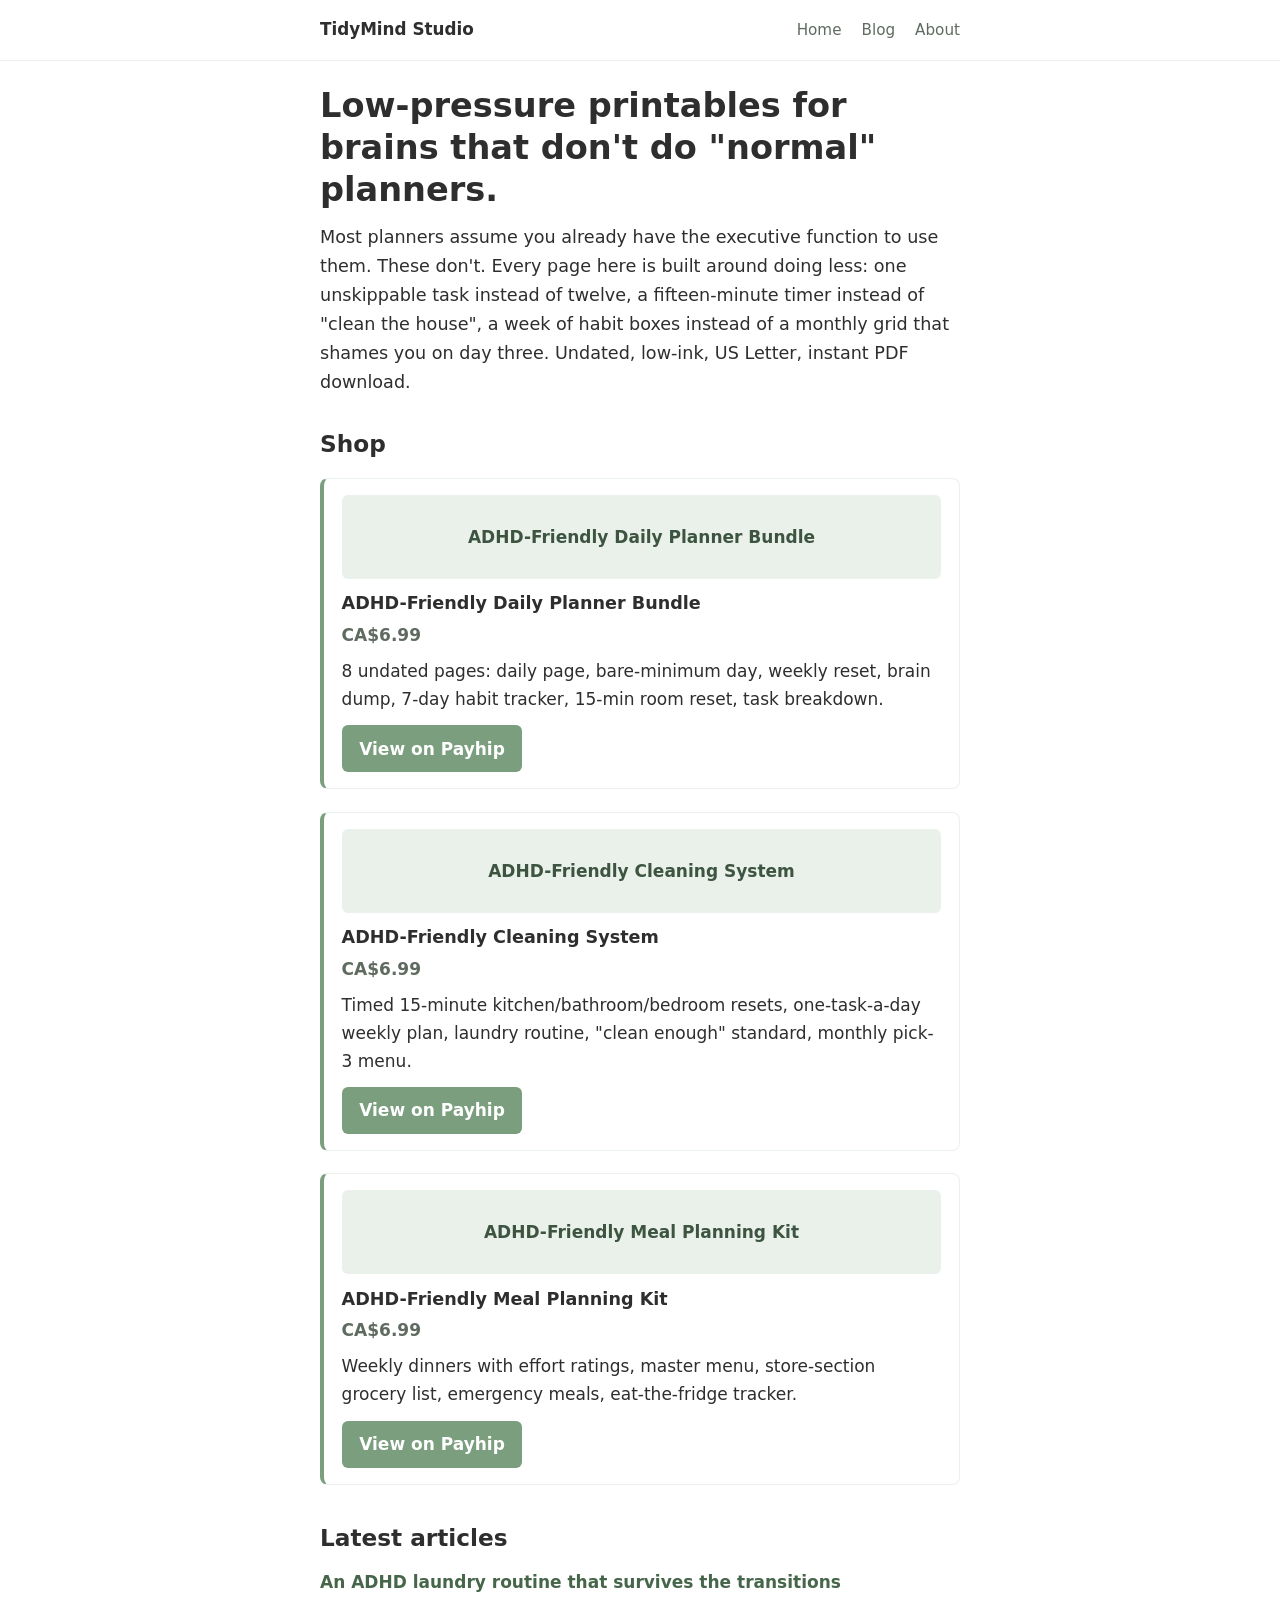
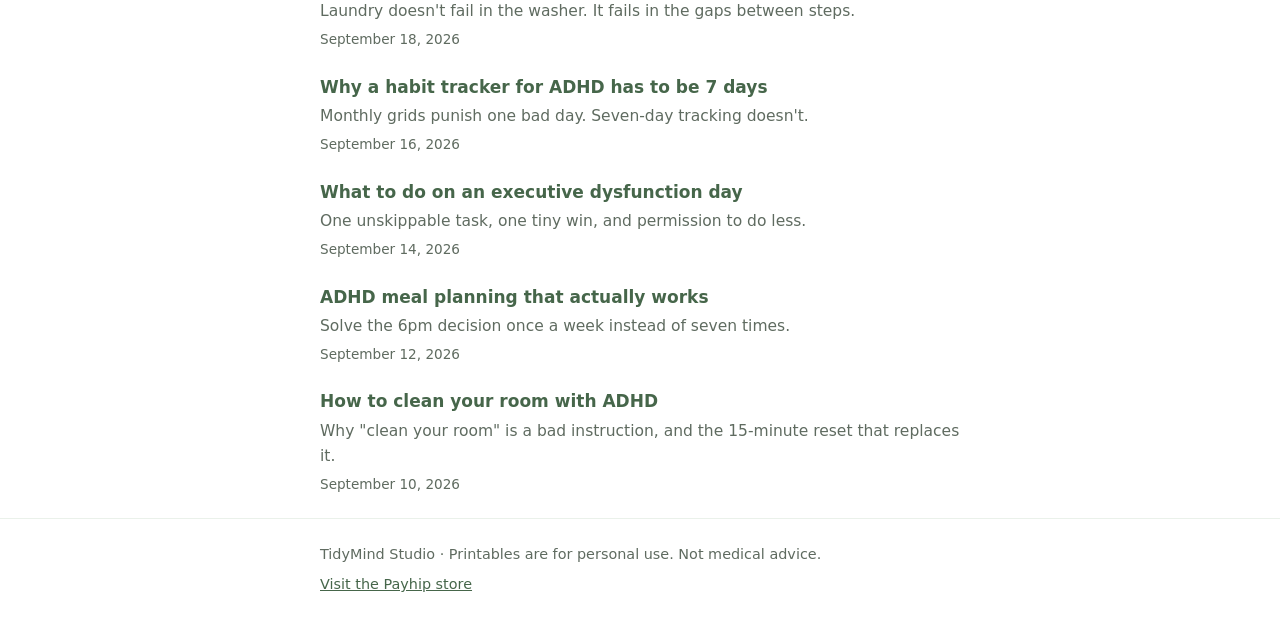
==== index.html @ c4a64fca "Build TidyMind Studio static site Home with 3 Payhip product cards, blog index, about page, 5 long-f" ====
<!doctype html>
<html lang="en">
<head>
<meta charset="utf-8">
<meta name="viewport" content="width=device-width, initial-scale=1">
<title>TidyMind Studio — ADHD-Friendly Printables</title>
<meta name="description" content="Low-pressure printable planners, cleaning systems and meal plans for ADHD brains. Undated, low-ink PDFs you can download and print today.">
<link rel="canonical" href="https://tidymindstudio.github.io/">
<meta property="og:type" content="website">
<meta property="og:site_name" content="TidyMind Studio">
<meta property="og:title" content="TidyMind Studio — ADHD-Friendly Printables">
<meta property="og:description" content="Low-pressure printable planners, cleaning systems and meal plans for ADHD brains. Undated, low-ink PDFs you can download and print today.">
<meta property="og:url" content="https://tidymindstudio.github.io/">
<meta name="p:domain_verify" content="PINTEREST_PLACEHOLDER"/>
<link rel="stylesheet" href="/style.css">
</head>
<body>
<header class="site-header">
  <div class="wrap">
    <a class="brand" href="/">TidyMind Studio</a>
    <nav class="site-nav" aria-label="Main">
      <a href="/">Home</a>
      <a href="/blog/">Blog</a>
      <a href="/about/">About</a>
    </nav>
  </div>
</header>

<main class="wrap">
  <h1>Low-pressure printables for brains that don't do "normal" planners.</h1>
  <p class="lede">Most planners assume you already have the executive function to use them. These don't. Every page here is built around doing less: one unskippable task instead of twelve, a fifteen-minute timer instead of "clean the house", a week of habit boxes instead of a monthly grid that shames you on day three. Undated, low-ink, US Letter, instant PDF download.</p>

  <h2 id="shop">Shop</h2>
  <ul class="cards">
    <li class="card">
      <div class="card-thumb">ADHD-Friendly Daily Planner Bundle</div>
      <h3>ADHD-Friendly Daily Planner Bundle</h3>
      <span class="price">CA$6.99</span>
      <p>8 undated pages: daily page, bare-minimum day, weekly reset, brain dump, 7-day habit tracker, 15-min room reset, task breakdown.</p>
      <a class="btn" href="https://payhip.com/b/tH3BI" target="_blank" rel="noopener">View on Payhip</a>
    </li>
    <li class="card">
      <div class="card-thumb">ADHD-Friendly Cleaning System</div>
      <h3>ADHD-Friendly Cleaning System</h3>
      <span class="price">CA$6.99</span>
      <p>Timed 15-minute kitchen/bathroom/bedroom resets, one-task-a-day weekly plan, laundry routine, "clean enough" standard, monthly pick-3 menu.</p>
      <a class="btn" href="https://payhip.com/b/0Sfh3" target="_blank" rel="noopener">View on Payhip</a>
    </li>
    <li class="card">
      <div class="card-thumb">ADHD-Friendly Meal Planning Kit</div>
      <h3>ADHD-Friendly Meal Planning Kit</h3>
      <span class="price">CA$6.99</span>
      <p>Weekly dinners with effort ratings, master menu, store-section grocery list, emergency meals, eat-the-fridge tracker.</p>
      <a class="btn" href="https://payhip.com/b/tzs5u" target="_blank" rel="noopener">View on Payhip</a>
    </li>
  </ul>

  <h2 id="articles">Latest articles</h2>
  <ul class="posts">
    <li>
      <a href="/blog/adhd-laundry-routine/">An ADHD laundry routine that survives the transitions</a>
      <p>Laundry doesn't fail in the washer. It fails in the gaps between steps.</p>
      <time datetime="2026-09-18">September 18, 2026</time>
    </li>
    <li>
      <a href="/blog/why-habit-trackers-fail-adhd-brains/">Why a habit tracker for ADHD has to be 7 days</a>
      <p>Monthly grids punish one bad day. Seven-day tracking doesn't.</p>
      <time datetime="2026-09-16">September 16, 2026</time>
    </li>
    <li>
      <a href="/blog/what-to-do-on-an-executive-dysfunction-day/">What to do on an executive dysfunction day</a>
      <p>One unskippable task, one tiny win, and permission to do less.</p>
      <time datetime="2026-09-14">September 14, 2026</time>
    </li>
    <li>
      <a href="/blog/adhd-meal-planning-that-actually-works/">ADHD meal planning that actually works</a>
      <p>Solve the 6pm decision once a week instead of seven times.</p>
      <time datetime="2026-09-12">September 12, 2026</time>
    </li>
    <li>
      <a href="/blog/how-to-clean-your-room-with-adhd/">How to clean your room with ADHD</a>
      <p>Why "clean your room" is a bad instruction, and the 15-minute reset that replaces it.</p>
      <time datetime="2026-09-10">September 10, 2026</time>
    </li>
  </ul>
</main>

<footer class="site-footer">
  <div class="wrap">
    <p>TidyMind Studio · Printables are for personal use. Not medical advice.</p>
    <p><a href="https://payhip.com/TidyMindStudio" target="_blank" rel="noopener">Visit the Payhip store</a></p>
  </div>
</footer>
</body>
</html>
---- style.css ----
:root {
  --text: #2E2E2E;
  --accent: #7A9E7E;
  --accent-light: #EAF1EA;
  --bg: #FFFFFF;
  --muted: #5F6B60;
}

*, *::before, *::after { box-sizing: border-box; }

html { -webkit-text-size-adjust: 100%; }

body {
  margin: 0;
  background: var(--bg);
  color: var(--text);
  font-family: system-ui, -apple-system, "Segoe UI", Roboto, sans-serif;
  font-size: 1.0625rem;
  line-height: 1.65;
}

.wrap {
  max-width: 680px;
  margin: 0 auto;
  padding: 0 1.25rem;
}

/* Header + nav */
.site-header {
  border-bottom: 1px solid var(--accent-light);
  padding: 1rem 0;
}
.site-header .wrap {
  display: flex;
  flex-wrap: wrap;
  align-items: baseline;
  gap: 0.5rem 1.25rem;
}
.brand {
  font-weight: 700;
  font-size: 1.05rem;
  color: var(--text);
  text-decoration: none;
  margin-right: auto;
}
.site-nav {
  display: flex;
  gap: 1.25rem;
}
.site-nav a {
  color: var(--muted);
  text-decoration: none;
  font-size: 0.95rem;
}
.site-nav a:hover, .site-nav a:focus { color: var(--accent); text-decoration: underline; }

/* Typography */
h1, h2, h3 { line-height: 1.25; }
h1 { font-size: 1.75rem; margin: 1.5rem 0 0.75rem; }
h2 { font-size: 1.3rem; margin: 2rem 0 0.6rem; }
p { margin: 0 0 1rem; }
a { color: #46664A; }
a:hover, a:focus { color: var(--accent); }
ul, ol { padding-left: 1.25rem; }
li { margin-bottom: 0.4rem; }
hr { border: 0; border-top: 1px solid var(--accent-light); margin: 2rem 0; }

.lede { font-size: 1.1rem; }
.meta { color: var(--muted); font-size: 0.9rem; margin: 0 0 1.5rem; }
.disclaimer { color: var(--muted); font-size: 0.95rem; font-style: italic; }

main { padding-bottom: 2rem; }

/* Product cards */
.cards { display: grid; gap: 1rem; margin: 1.25rem 0 0; padding: 0; list-style: none; }
.card {
  border: 1px solid var(--accent-light);
  border-left: 4px solid var(--accent);
  border-radius: 8px;
  padding: 1rem 1.1rem;
  background: var(--bg);
}
.card h3 { margin: 0 0 0.35rem; font-size: 1.1rem; }
.card p { margin: 0 0 0.75rem; }
.card .price { display: inline-block; font-weight: 700; color: var(--muted); margin-bottom: 0.5rem; }
.card-thumb {
  background: var(--accent-light);
  border-radius: 6px;
  padding: 1.75rem 1rem;
  text-align: center;
  font-weight: 700;
  color: #3D5540;
  margin-bottom: 0.9rem;
}

.btn {
  display: inline-block;
  background: var(--accent);
  color: #fff;
  text-decoration: none;
  padding: 0.6rem 1.1rem;
  border-radius: 6px;
  font-weight: 600;
}
.btn:hover, .btn:focus { background: #648265; color: #fff; }

/* CTA box inside articles */
.cta {
  background: var(--accent-light);
  border-radius: 8px;
  padding: 1.1rem 1.2rem;
  margin: 2rem 0;
}
.cta p { margin: 0 0 0.75rem; }
.cta p:last-child { margin-bottom: 0; }

/* Post list */
.posts { list-style: none; padding: 0; margin: 1rem 0 0; }
.posts li { margin-bottom: 1.4rem; }
.posts a { font-weight: 600; text-decoration: none; }
.posts a:hover, .posts a:focus { text-decoration: underline; }
.posts p { margin: 0.2rem 0 0; color: var(--muted); font-size: 0.97rem; }
.posts time { display: block; color: var(--muted); font-size: 0.85rem; margin-top: 0.2rem; }

/* Footer */
.site-footer {
  border-top: 1px solid var(--accent-light);
  padding: 1.5rem 0 2.5rem;
  color: var(--muted);
  font-size: 0.9rem;
}
.site-footer p { margin: 0 0 0.4rem; }

@media (min-width: 40rem) {
  h1 { font-size: 2.1rem; }
  h2 { font-size: 1.45rem; }
}
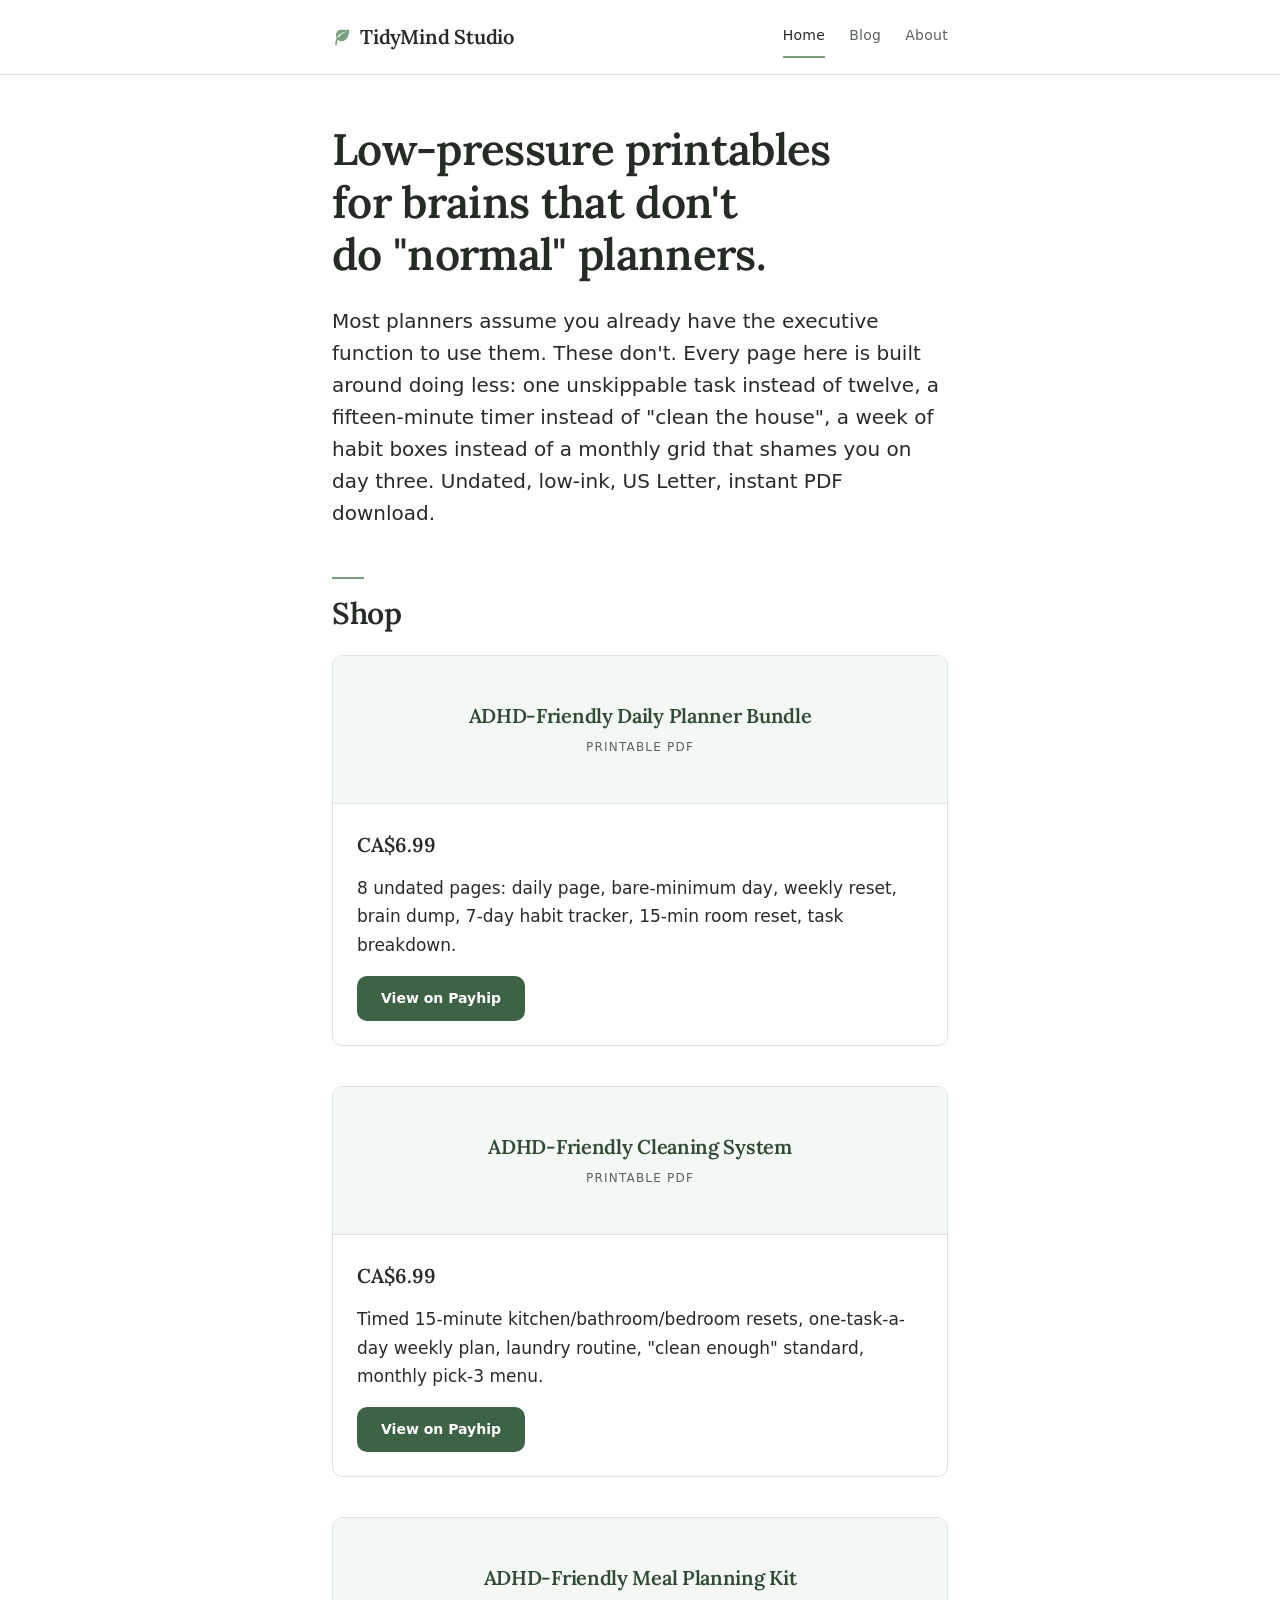
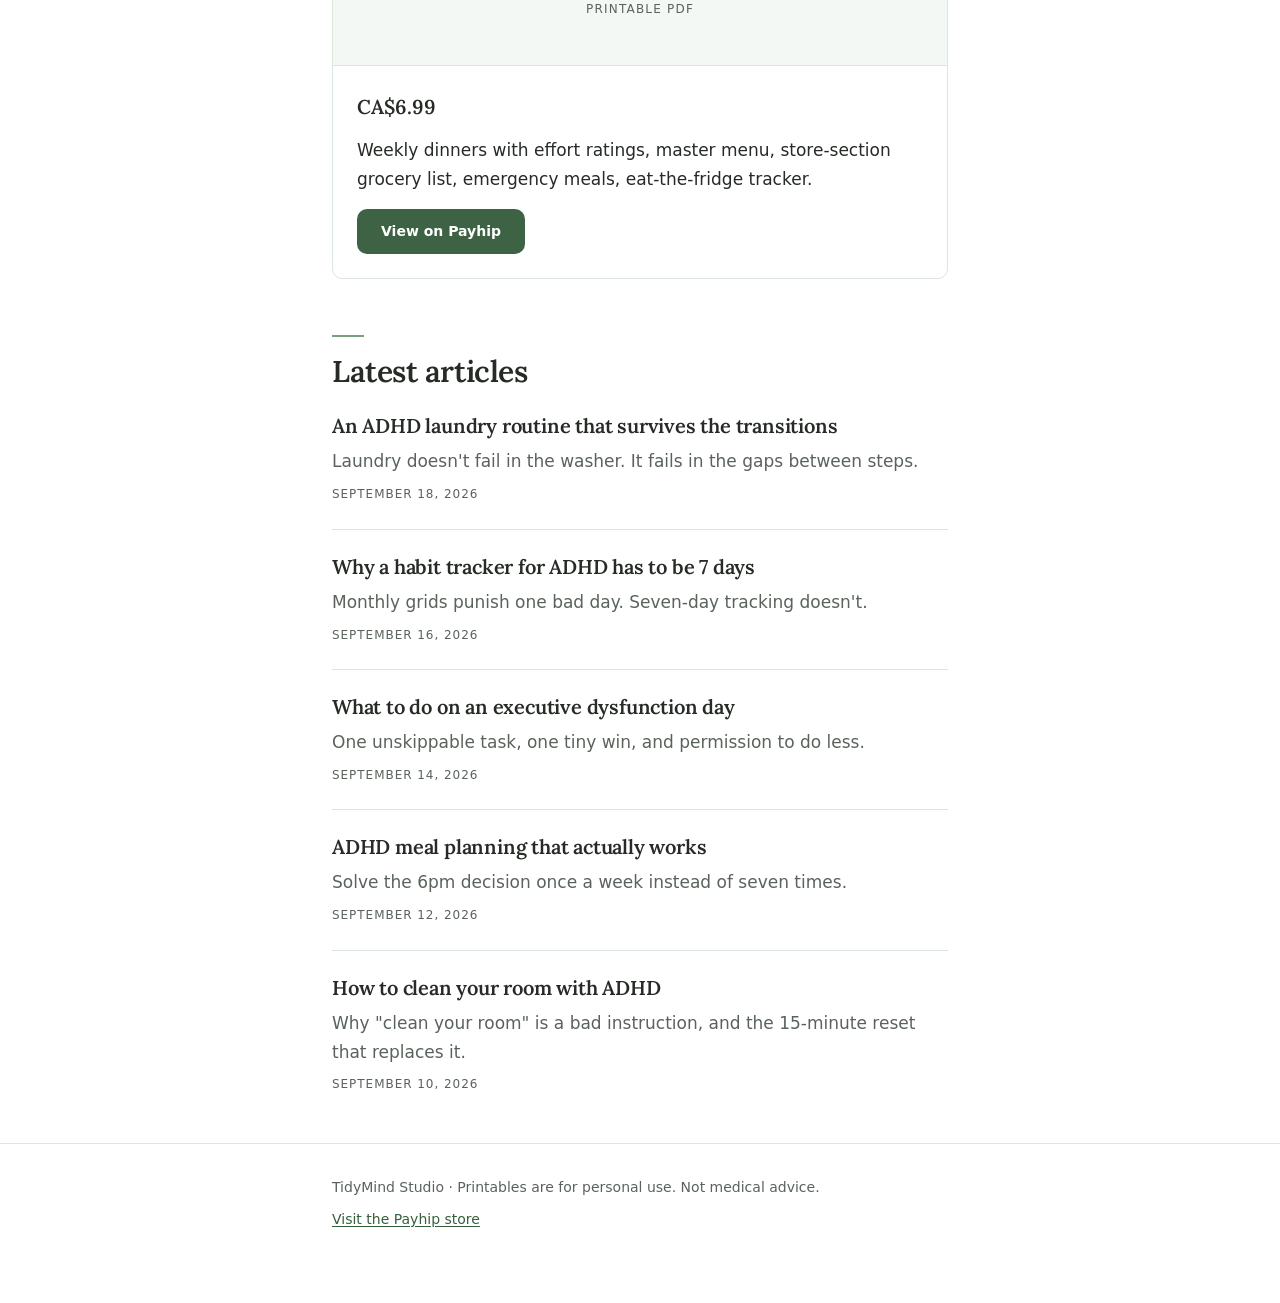
==== commit 6964f7c9: "﻿Refine visual design across all pages Typography: Lora for headings and brand over the system sans " ====
--- a/index.html
+++ b/index.html
@@ -11,47 +11,55 @@
 <meta property="og:title" content="TidyMind Studio — ADHD-Friendly Printables">
 <meta property="og:description" content="Low-pressure printable planners, cleaning systems and meal plans for ADHD brains. Undated, low-ink PDFs you can download and print today.">
 <meta property="og:url" content="https://tidymindstudio.github.io/">
-<meta name="p:domain_verify" content="PINTEREST_PLACEHOLDER"/>
+<meta name="p:domain_verify" content="0ad1eecc8480e4e57633246ced4a62b6"/>
+<meta name="google-site-verification" content="A24HPNS6KNfapLP-Ro_7gtAZdmUr2MaKiNGoJ8nnubE" />
+<link rel="preconnect" href="https://fonts.googleapis.com">
+<link rel="preconnect" href="https://fonts.gstatic.com" crossorigin>
+<link rel="stylesheet" href="https://fonts.googleapis.com/css2?family=Lora:wght@500;600&amp;display=swap">
 <link rel="stylesheet" href="/style.css">
 </head>
 <body>
+<a class="skip" href="#main">Skip to content</a>
 <header class="site-header">
   <div class="wrap">
-    <a class="brand" href="/">TidyMind Studio</a>
+    <a class="brand" href="/"><svg width="20" height="20" viewBox="0 0 20 20" aria-hidden="true" focusable="false"><path d="M17 2.6c.4 6.9-2.6 11.6-7.4 11.6a5.7 5.7 0 0 1-4.1-1.6C7.8 7.9 11.3 5.6 15.2 4.6c-4 .3-8.3 2.3-10.8 6.6C3.5 8.6 3.9 5.9 5.4 4.3 7.8 1.7 13.2 3.6 17 2.6Z" fill="currentColor"/><path d="M4 17.4c0-2.4.6-4.7 1.8-6.7" stroke="currentColor" stroke-width="1.6" stroke-linecap="round"/></svg>TidyMind Studio</a>
     <nav class="site-nav" aria-label="Main">
-      <a href="/">Home</a>
+      <a href="/" aria-current="page">Home</a>
       <a href="/blog/">Blog</a>
       <a href="/about/">About</a>
     </nav>
   </div>
 </header>
 
-<main class="wrap">
+<main class="wrap" id="main">
   <h1>Low-pressure printables for brains that don't do "normal" planners.</h1>
   <p class="lede">Most planners assume you already have the executive function to use them. These don't. Every page here is built around doing less: one unskippable task instead of twelve, a fifteen-minute timer instead of "clean the house", a week of habit boxes instead of a monthly grid that shames you on day three. Undated, low-ink, US Letter, instant PDF download.</p>
 
   <h2 id="shop">Shop</h2>
   <ul class="cards">
     <li class="card">
-      <div class="card-thumb">ADHD-Friendly Daily Planner Bundle</div>
-      <h3>ADHD-Friendly Daily Planner Bundle</h3>
-      <span class="price">CA$6.99</span>
-      <p>8 undated pages: daily page, bare-minimum day, weekly reset, brain dump, 7-day habit tracker, 15-min room reset, task breakdown.</p>
-      <a class="btn" href="https://payhip.com/b/tH3BI" target="_blank" rel="noopener">View on Payhip</a>
+      <h3 class="card-title">ADHD-Friendly Daily Planner Bundle</h3>
+      <div class="card-body">
+        <span class="price">CA$6.99</span>
+        <p>8 undated pages: daily page, bare-minimum day, weekly reset, brain dump, 7-day habit tracker, 15-min room reset, task breakdown.</p>
+        <a class="btn" href="https://payhip.com/b/tH3BI" target="_blank" rel="noopener">View on Payhip</a>
+      </div>
     </li>
     <li class="card">
-      <div class="card-thumb">ADHD-Friendly Cleaning System</div>
-      <h3>ADHD-Friendly Cleaning System</h3>
-      <span class="price">CA$6.99</span>
-      <p>Timed 15-minute kitchen/bathroom/bedroom resets, one-task-a-day weekly plan, laundry routine, "clean enough" standard, monthly pick-3 menu.</p>
-      <a class="btn" href="https://payhip.com/b/0Sfh3" target="_blank" rel="noopener">View on Payhip</a>
+      <h3 class="card-title">ADHD-Friendly Cleaning System</h3>
+      <div class="card-body">
+        <span class="price">CA$6.99</span>
+        <p>Timed 15-minute kitchen/bathroom/bedroom resets, one-task-a-day weekly plan, laundry routine, "clean enough" standard, monthly pick-3 menu.</p>
+        <a class="btn" href="https://payhip.com/b/0Sfh3" target="_blank" rel="noopener">View on Payhip</a>
+      </div>
     </li>
     <li class="card">
-      <div class="card-thumb">ADHD-Friendly Meal Planning Kit</div>
-      <h3>ADHD-Friendly Meal Planning Kit</h3>
-      <span class="price">CA$6.99</span>
-      <p>Weekly dinners with effort ratings, master menu, store-section grocery list, emergency meals, eat-the-fridge tracker.</p>
-      <a class="btn" href="https://payhip.com/b/tzs5u" target="_blank" rel="noopener">View on Payhip</a>
+      <h3 class="card-title">ADHD-Friendly Meal Planning Kit</h3>
+      <div class="card-body">
+        <span class="price">CA$6.99</span>
+        <p>Weekly dinners with effort ratings, master menu, store-section grocery list, emergency meals, eat-the-fridge tracker.</p>
+        <a class="btn" href="https://payhip.com/b/tzs5u" target="_blank" rel="noopener">View on Payhip</a>
+      </div>
     </li>
   </ul>
 
--- a/style.css
+++ b/style.css
@@ -1,137 +1,344 @@
+/* TidyMind Studio — design tokens
+   Greens refined from the original brand pair (#7A9E7E / #EAF1EA).
+   Contrast ratios verified against #FFFFFF unless noted. */
+
 :root {
-  --text: #2E2E2E;
-  --accent: #7A9E7E;
-  --accent-light: #EAF1EA;
-  --bg: #FFFFFF;
-  --muted: #5F6B60;
+  /* Ink */
+  --ink:        #262B26;  /* 14.4:1 — headings, body */
+  --ink-muted:  #5A635B;  /*  6.2:1 — meta, captions */
+
+  /* Greens */
+  --green:      #7A9E7E;  /* brand green — decorative only, never text */
+  --green-deep: #3E6244;  /*  6.9:1 with white text — buttons */
+  --green-ink:  #35603C;  /*  7.3:1 — links */
+
+  /* Surfaces */
+  --paper:      #FFFFFF;
+  --surface:    #EAF1EA;
+  --surface-2:  #F4F8F4;
+  --line:       #DCE6DC;
+
+  /* Type scale — 1.25 modular */
+  --step--1: 0.875rem;
+  --step-0:  1.0625rem;
+  --step-1:  1.25rem;
+  --step-2:  1.5rem;
+  --step-3:  1.875rem;
+  --step-4:  clamp(2rem, 1.4rem + 2.6vw, 2.75rem);
+
+  /* Spacing — 4px base, spacious */
+  --s-1: 0.25rem;
+  --s-2: 0.5rem;
+  --s-3: 0.75rem;
+  --s-4: 1rem;
+  --s-5: 1.5rem;
+  --s-6: 2rem;
+  --s-7: 3rem;
+  --s-8: 4rem;
+
+  --measure: 680px;
+  --radius: 10px;
+  --ease: 180ms cubic-bezier(0.2, 0, 0.2, 1);
+
+  --font-display: Lora, Georgia, "Times New Roman", serif;
+  --font-body: system-ui, -apple-system, "Segoe UI", Roboto, sans-serif;
 }
 
 *, *::before, *::after { box-sizing: border-box; }
 
-html { -webkit-text-size-adjust: 100%; }
+html {
+  -webkit-text-size-adjust: 100%;
+  scroll-behavior: smooth;
+}
 
 body {
   margin: 0;
-  background: var(--bg);
-  color: var(--text);
-  font-family: system-ui, -apple-system, "Segoe UI", Roboto, sans-serif;
-  font-size: 1.0625rem;
-  line-height: 1.65;
-}
+  background: var(--paper);
+  color: var(--ink);
+  font-family: var(--font-body);
+  font-size: var(--step-0);
+  line-height: 1.7;
+  text-rendering: optimizeLegibility;
+  -webkit-font-smoothing: antialiased;
+}
+
+::selection { background: var(--surface); color: var(--ink); }
 
 .wrap {
-  max-width: 680px;
+  max-width: var(--measure);
   margin: 0 auto;
-  padding: 0 1.25rem;
-}
-
-/* Header + nav */
+  padding: 0 var(--s-5);
+}
+
+/* Skip link — keyboard users land on content, not the nav */
+.skip {
+  position: absolute;
+  left: -9999px;
+  top: var(--s-2);
+  background: var(--ink);
+  color: #fff;
+  padding: var(--s-2) var(--s-4);
+  border-radius: var(--radius);
+  z-index: 10;
+}
+.skip:focus { left: var(--s-4); }
+
+/* ---------- Header ---------- */
+
 .site-header {
-  border-bottom: 1px solid var(--accent-light);
-  padding: 1rem 0;
+  border-bottom: 1px solid var(--line);
+  padding: var(--s-4) 0;
+  margin-bottom: var(--s-7);
 }
 .site-header .wrap {
   display: flex;
   flex-wrap: wrap;
-  align-items: baseline;
-  gap: 0.5rem 1.25rem;
+  align-items: center;
+  gap: var(--s-3) var(--s-5);
 }
 .brand {
-  font-weight: 700;
-  font-size: 1.05rem;
-  color: var(--text);
+  display: inline-flex;
+  align-items: center;
+  gap: var(--s-2);
+  margin-right: auto;
+  font-family: var(--font-display);
+  font-weight: 600;
+  font-size: var(--step-1);
+  letter-spacing: -0.01em;
+  color: var(--ink);
   text-decoration: none;
-  margin-right: auto;
-}
-.site-nav {
-  display: flex;
-  gap: 1.25rem;
-}
+}
+.brand svg { flex: none; color: var(--green); }
+.brand:hover { color: var(--green-ink); }
+
+.site-nav { display: flex; gap: var(--s-5); }
 .site-nav a {
-  color: var(--muted);
+  color: var(--ink-muted);
   text-decoration: none;
-  font-size: 0.95rem;
-}
-.site-nav a:hover, .site-nav a:focus { color: var(--accent); text-decoration: underline; }
-
-/* Typography */
-h1, h2, h3 { line-height: 1.25; }
-h1 { font-size: 1.75rem; margin: 1.5rem 0 0.75rem; }
-h2 { font-size: 1.3rem; margin: 2rem 0 0.6rem; }
-p { margin: 0 0 1rem; }
-a { color: #46664A; }
-a:hover, a:focus { color: var(--accent); }
-ul, ol { padding-left: 1.25rem; }
-li { margin-bottom: 0.4rem; }
-hr { border: 0; border-top: 1px solid var(--accent-light); margin: 2rem 0; }
-
-.lede { font-size: 1.1rem; }
-.meta { color: var(--muted); font-size: 0.9rem; margin: 0 0 1.5rem; }
-.disclaimer { color: var(--muted); font-size: 0.95rem; font-style: italic; }
-
-main { padding-bottom: 2rem; }
-
-/* Product cards */
-.cards { display: grid; gap: 1rem; margin: 1.25rem 0 0; padding: 0; list-style: none; }
+  font-size: var(--step--1);
+  letter-spacing: 0.02em;
+  padding: var(--s-2) 0;
+  border-bottom: 2px solid transparent;
+  transition: color var(--ease), border-color var(--ease);
+}
+.site-nav a:hover { color: var(--ink); border-bottom-color: var(--green); }
+.site-nav a[aria-current="page"] { color: var(--ink); border-bottom-color: var(--green); }
+
+/* ---------- Typography ---------- */
+
+h1, h2, h3 {
+  font-family: var(--font-display);
+  font-weight: 600;
+  line-height: 1.2;
+  letter-spacing: -0.015em;
+  color: var(--ink);
+  text-wrap: balance;
+}
+h1 { font-size: var(--step-4); margin: 0 0 var(--s-5); }
+h2 { font-size: var(--step-2); margin: var(--s-7) 0 var(--s-4); }
+h3 { font-size: var(--step-1); margin: 0 0 var(--s-2); }
+
+/* Short green rule above each section heading */
+h2::before {
+  content: "";
+  display: block;
+  width: 2rem;
+  height: 2px;
+  background: var(--green);
+  margin-bottom: var(--s-4);
+}
+
+p { margin: 0 0 var(--s-4); }
+
+a { color: var(--green-ink); text-underline-offset: 0.15em; }
+a:hover { color: var(--ink); }
+
+:focus-visible {
+  outline: 2px solid var(--green-deep);
+  outline-offset: 3px;
+  border-radius: 3px;
+}
+
+ul, ol { padding-left: var(--s-5); margin: 0 0 var(--s-4); }
+li { margin-bottom: var(--s-2); }
+li::marker { color: var(--green); }
+
+strong { font-weight: 650; }
+
+hr { border: 0; border-top: 1px solid var(--line); margin: var(--s-7) 0; }
+
+.lede {
+  font-size: var(--step-1);
+  line-height: 1.6;
+  color: var(--ink);
+}
+
+.meta {
+  font-size: var(--step--1);
+  color: var(--ink-muted);
+  letter-spacing: 0.04em;
+  text-transform: uppercase;
+  margin: calc(var(--s-5) * -1) 0 var(--s-6);
+}
+
+.disclaimer {
+  font-size: var(--step--1);
+  color: var(--ink-muted);
+  border-top: 1px solid var(--line);
+  padding-top: var(--s-4);
+  margin-top: var(--s-7);
+}
+
+main { padding-bottom: var(--s-8); }
+article > h2:first-of-type { margin-top: var(--s-6); }
+
+/* ---------- Product cards ---------- */
+
+.cards {
+  display: grid;
+  gap: var(--s-5);
+  margin: var(--s-5) 0 0;
+  padding: 0;
+  list-style: none;
+}
+
 .card {
-  border: 1px solid var(--accent-light);
-  border-left: 4px solid var(--accent);
-  border-radius: 8px;
-  padding: 1rem 1.1rem;
-  background: var(--bg);
-}
-.card h3 { margin: 0 0 0.35rem; font-size: 1.1rem; }
-.card p { margin: 0 0 0.75rem; }
-.card .price { display: inline-block; font-weight: 700; color: var(--muted); margin-bottom: 0.5rem; }
-.card-thumb {
-  background: var(--accent-light);
-  border-radius: 6px;
-  padding: 1.75rem 1rem;
+  border: 1px solid var(--line);
+  border-radius: var(--radius);
+  overflow: hidden;
+  background: var(--paper);
+  transition: border-color var(--ease), transform var(--ease);
+}
+.card:hover { border-color: var(--green); }
+
+/* The cover placeholder IS the heading — product covers drop in here later */
+.card-title {
+  font-size: var(--step-1);
+  margin: 0;
+  padding: var(--s-7) var(--s-5);
+  background:
+    linear-gradient(var(--surface-2), var(--surface-2)) padding-box,
+    var(--surface);
+  border-bottom: 1px solid var(--line);
   text-align: center;
-  font-weight: 700;
-  color: #3D5540;
-  margin-bottom: 0.9rem;
+  color: #2F4A33;
+  position: relative;
+}
+.card-title::after {
+  content: "Printable PDF";
+  display: block;
+  margin-top: var(--s-3);
+  font-family: var(--font-body);
+  font-size: 0.75rem;
+  font-weight: 500;
+  letter-spacing: 0.1em;
+  text-transform: uppercase;
+  color: var(--ink-muted);
+}
+
+.card-body { padding: var(--s-5); }
+.card-body p { margin: 0 0 var(--s-4); color: var(--ink); }
+
+.price {
+  display: inline-block;
+  font-family: var(--font-display);
+  font-size: var(--step-1);
+  font-weight: 600;
+  color: var(--ink);
+  margin-bottom: var(--s-3);
 }
 
 .btn {
   display: inline-block;
-  background: var(--accent);
+  background: var(--green-deep);
   color: #fff;
   text-decoration: none;
-  padding: 0.6rem 1.1rem;
-  border-radius: 6px;
-  font-weight: 600;
-}
-.btn:hover, .btn:focus { background: #648265; color: #fff; }
-
-/* CTA box inside articles */
+  padding: var(--s-3) var(--s-5);
+  border-radius: var(--radius);
+  font-weight: 600;
+  font-size: var(--step--1);
+  min-height: 44px;
+  line-height: 1.5;
+  transition: background var(--ease);
+}
+.btn:hover { background: #2F5537; color: #fff; }
+
+/* ---------- Article CTA ---------- */
+
 .cta {
-  background: var(--accent-light);
-  border-radius: 8px;
-  padding: 1.1rem 1.2rem;
-  margin: 2rem 0;
-}
-.cta p { margin: 0 0 0.75rem; }
+  background: var(--surface);
+  border-left: 3px solid var(--green);
+  border-radius: 0 var(--radius) var(--radius) 0;
+  padding: var(--s-5);
+  margin: var(--s-7) 0;
+}
+.cta::before {
+  content: "From the shop";
+  display: block;
+  font-size: 0.75rem;
+  font-weight: 600;
+  letter-spacing: 0.1em;
+  text-transform: uppercase;
+  color: var(--ink-muted);
+  margin-bottom: var(--s-3);
+}
+.cta p { margin: 0 0 var(--s-4); }
 .cta p:last-child { margin-bottom: 0; }
 
-/* Post list */
-.posts { list-style: none; padding: 0; margin: 1rem 0 0; }
-.posts li { margin-bottom: 1.4rem; }
-.posts a { font-weight: 600; text-decoration: none; }
-.posts a:hover, .posts a:focus { text-decoration: underline; }
-.posts p { margin: 0.2rem 0 0; color: var(--muted); font-size: 0.97rem; }
-.posts time { display: block; color: var(--muted); font-size: 0.85rem; margin-top: 0.2rem; }
-
-/* Footer */
+/* ---------- Post list ---------- */
+
+.posts { list-style: none; padding: 0; margin: var(--s-5) 0 0; }
+.posts li {
+  padding-bottom: var(--s-5);
+  margin-bottom: var(--s-5);
+  border-bottom: 1px solid var(--line);
+}
+.posts li:last-child { border-bottom: 0; }
+.posts a {
+  font-family: var(--font-display);
+  font-size: var(--step-1);
+  font-weight: 600;
+  line-height: 1.3;
+  letter-spacing: -0.01em;
+  text-decoration: none;
+  color: var(--ink);
+  display: inline-block;
+  margin-bottom: var(--s-2);
+}
+.posts a:hover { color: var(--green-ink); text-decoration: underline; }
+.posts p { margin: 0; color: var(--ink-muted); }
+.posts time {
+  display: block;
+  margin-top: var(--s-2);
+  font-size: 0.75rem;
+  letter-spacing: 0.08em;
+  text-transform: uppercase;
+  color: var(--ink-muted);
+}
+
+/* ---------- Footer ---------- */
+
 .site-footer {
-  border-top: 1px solid var(--accent-light);
-  padding: 1.5rem 0 2.5rem;
-  color: var(--muted);
-  font-size: 0.9rem;
-}
-.site-footer p { margin: 0 0 0.4rem; }
+  border-top: 1px solid var(--line);
+  padding: var(--s-6) 0 var(--s-8);
+  color: var(--ink-muted);
+  font-size: var(--step--1);
+}
+.site-footer p { margin: 0 0 var(--s-2); }
+.site-footer a { color: var(--green-ink); }
+
+/* ---------- Responsive ---------- */
 
 @media (min-width: 40rem) {
-  h1 { font-size: 2.1rem; }
-  h2 { font-size: 1.45rem; }
-}
+  .wrap { padding: 0 var(--s-6); }
+  h2 { font-size: var(--step-3); }
+  .cards { gap: var(--s-6); }
+}
+
+@media (prefers-reduced-motion: reduce) {
+  html { scroll-behavior: auto; }
+  *, *::before, *::after {
+    transition-duration: 0.01ms !important;
+    animation-duration: 0.01ms !important;
+  }
+}
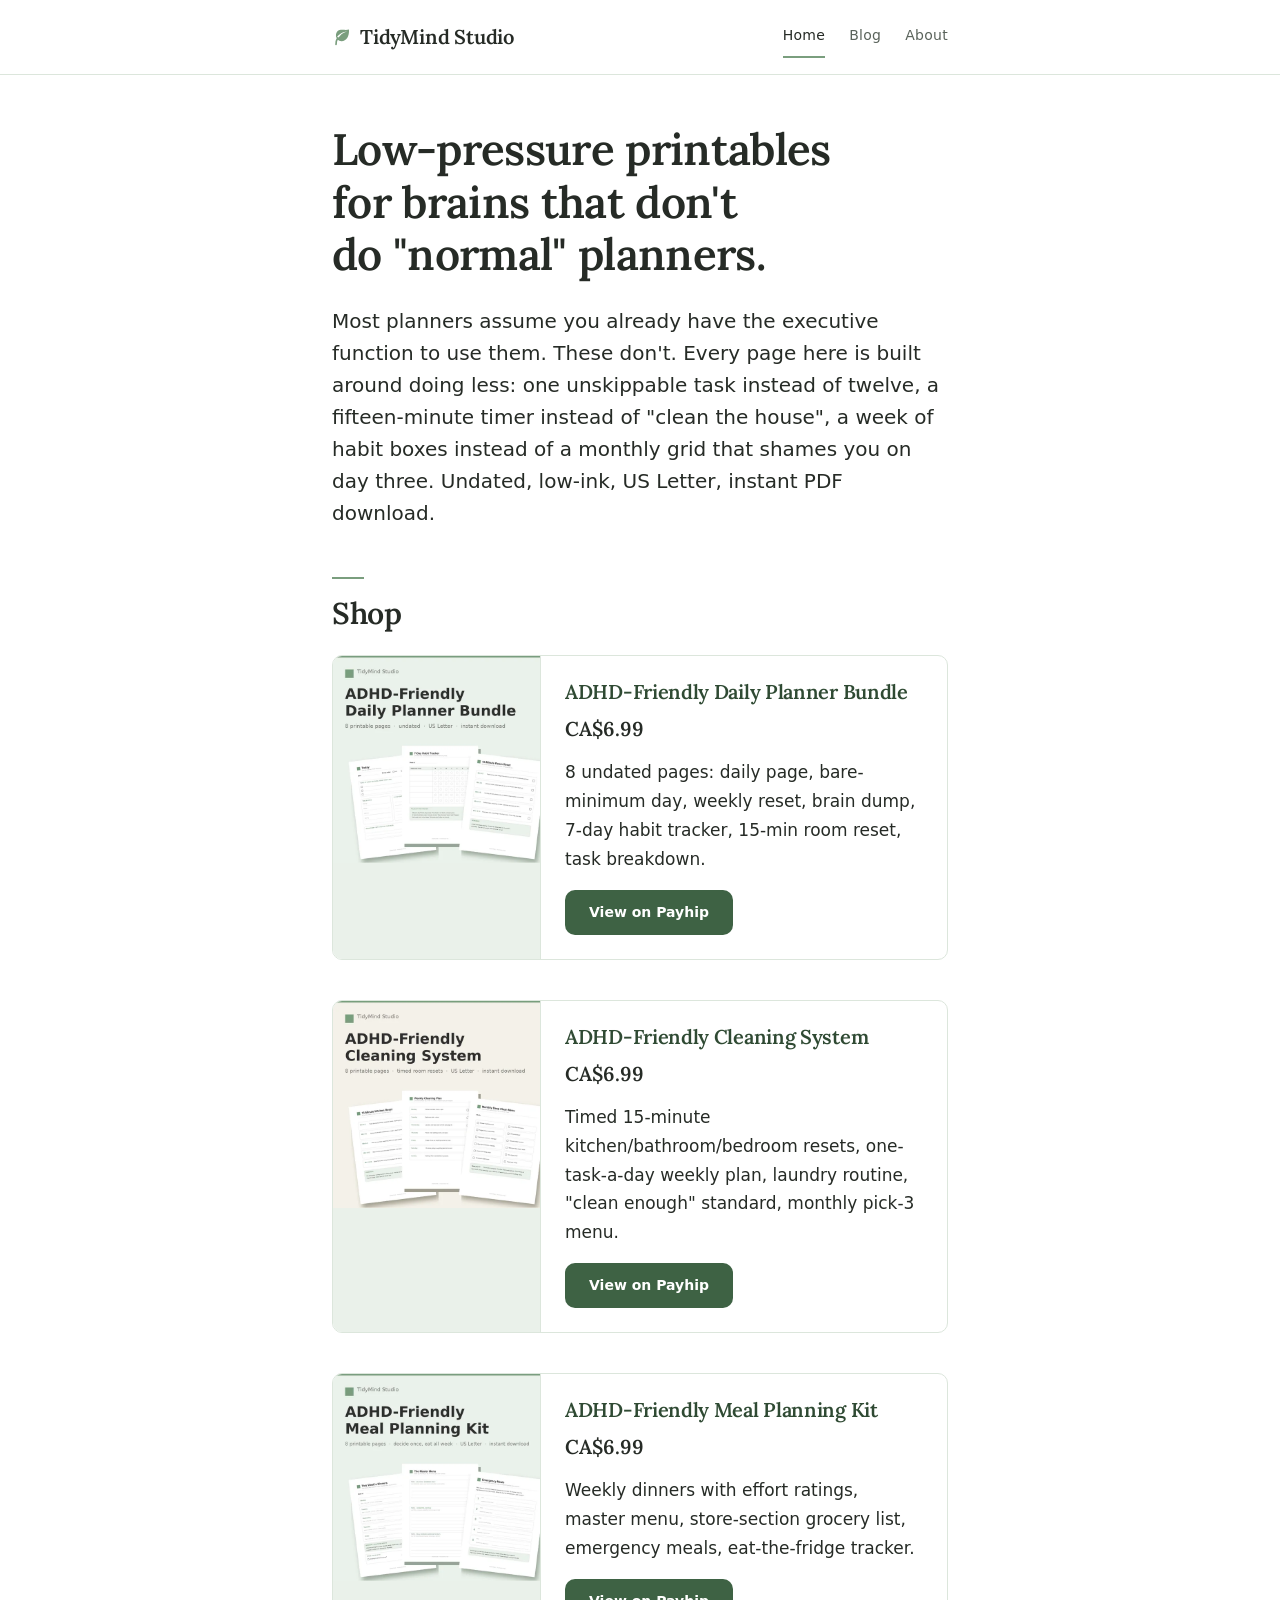
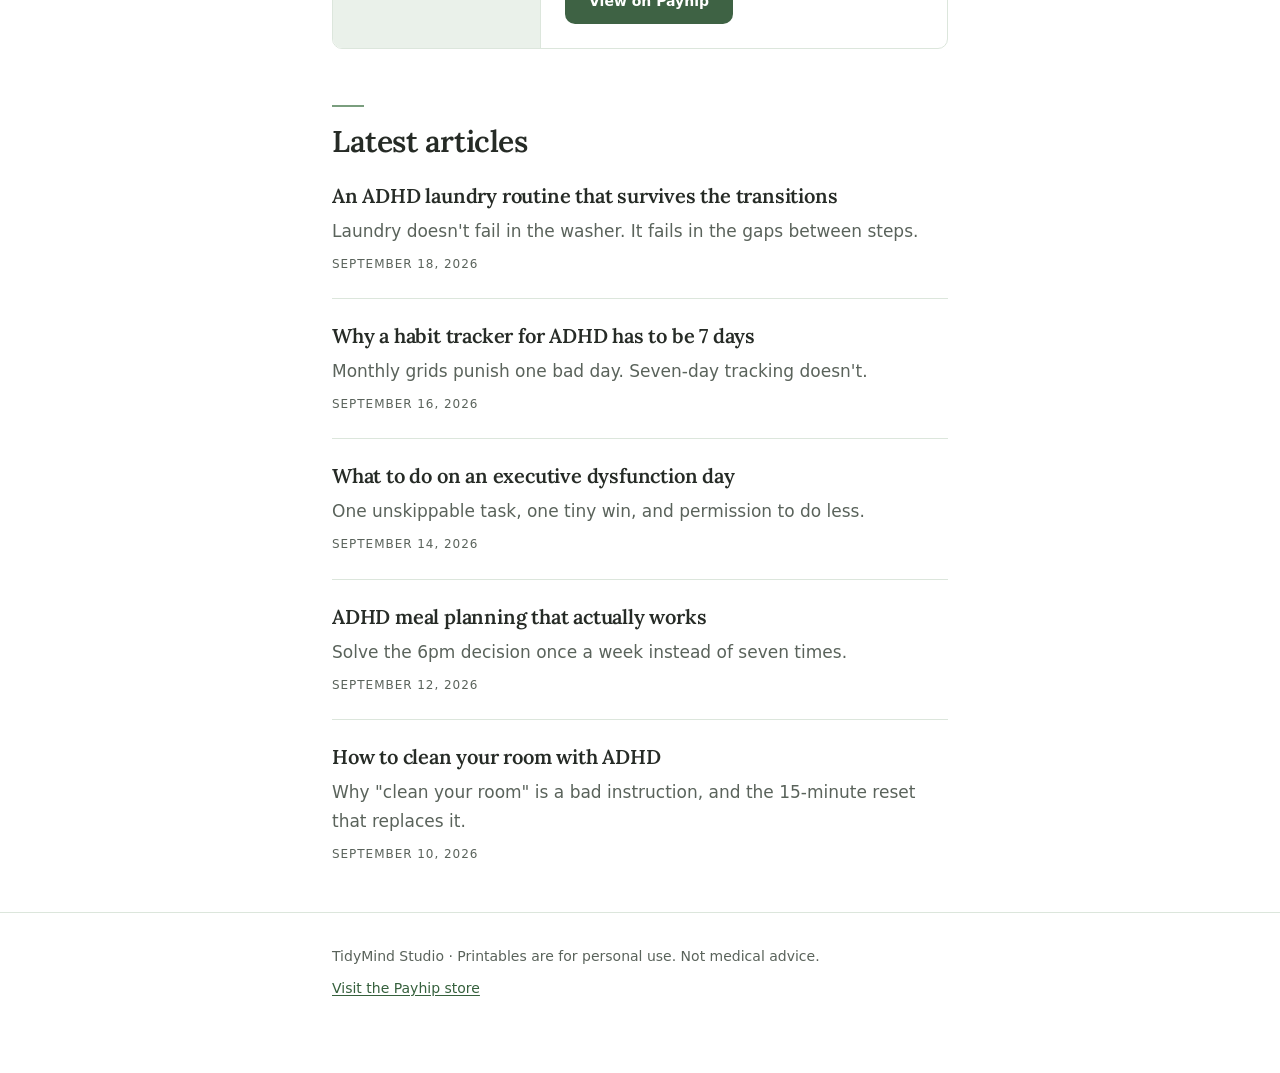
==== commit 2a8fc5a7: "Show real product covers on home page cards" ====
--- a/index.html
+++ b/index.html
@@ -38,24 +38,27 @@
   <h2 id="shop">Shop</h2>
   <ul class="cards">
     <li class="card">
-      <h3 class="card-title">ADHD-Friendly Daily Planner Bundle</h3>
+      <a class="card-cover" href="https://payhip.com/b/tH3BI" target="_blank" rel="noopener" tabindex="-1" aria-hidden="true"><img src="/img/cover-daily-planner.webp" alt="" width="600" height="600" loading="lazy"></a>
       <div class="card-body">
+        <h3 class="card-title">ADHD-Friendly Daily Planner Bundle</h3>
         <span class="price">CA$6.99</span>
         <p>8 undated pages: daily page, bare-minimum day, weekly reset, brain dump, 7-day habit tracker, 15-min room reset, task breakdown.</p>
         <a class="btn" href="https://payhip.com/b/tH3BI" target="_blank" rel="noopener">View on Payhip</a>
       </div>
     </li>
     <li class="card">
-      <h3 class="card-title">ADHD-Friendly Cleaning System</h3>
+      <a class="card-cover" href="https://payhip.com/b/0Sfh3" target="_blank" rel="noopener" tabindex="-1" aria-hidden="true"><img src="/img/cover-cleaning-system.webp" alt="" width="600" height="600" loading="lazy"></a>
       <div class="card-body">
+        <h3 class="card-title">ADHD-Friendly Cleaning System</h3>
         <span class="price">CA$6.99</span>
         <p>Timed 15-minute kitchen/bathroom/bedroom resets, one-task-a-day weekly plan, laundry routine, "clean enough" standard, monthly pick-3 menu.</p>
         <a class="btn" href="https://payhip.com/b/0Sfh3" target="_blank" rel="noopener">View on Payhip</a>
       </div>
     </li>
     <li class="card">
-      <h3 class="card-title">ADHD-Friendly Meal Planning Kit</h3>
+      <a class="card-cover" href="https://payhip.com/b/tzs5u" target="_blank" rel="noopener" tabindex="-1" aria-hidden="true"><img src="/img/cover-meal-planning-kit.webp" alt="" width="600" height="600" loading="lazy"></a>
       <div class="card-body">
+        <h3 class="card-title">ADHD-Friendly Meal Planning Kit</h3>
         <span class="price">CA$6.99</span>
         <p>Weekly dinners with effort ratings, master menu, store-section grocery list, emergency meals, eat-the-fridge tracker.</p>
         <a class="btn" href="https://payhip.com/b/tzs5u" target="_blank" rel="noopener">View on Payhip</a>
--- a/style.css
+++ b/style.css
@@ -211,29 +211,17 @@
 }
 .card:hover { border-color: var(--green); }
 
-/* The cover placeholder IS the heading — product covers drop in here later */
+.card-cover {
+  display: block;
+  background: var(--surface);
+  border-bottom: 1px solid var(--line);
+}
+.card-cover img { display: block; width: 100%; height: auto; }
+
 .card-title {
   font-size: var(--step-1);
-  margin: 0;
-  padding: var(--s-7) var(--s-5);
-  background:
-    linear-gradient(var(--surface-2), var(--surface-2)) padding-box,
-    var(--surface);
-  border-bottom: 1px solid var(--line);
-  text-align: center;
+  margin: 0 0 var(--s-2);
   color: #2F4A33;
-  position: relative;
-}
-.card-title::after {
-  content: "Printable PDF";
-  display: block;
-  margin-top: var(--s-3);
-  font-family: var(--font-body);
-  font-size: 0.75rem;
-  font-weight: 500;
-  letter-spacing: 0.1em;
-  text-transform: uppercase;
-  color: var(--ink-muted);
 }
 
 .card-body { padding: var(--s-5); }
@@ -333,6 +321,8 @@
   .wrap { padding: 0 var(--s-6); }
   h2 { font-size: var(--step-3); }
   .cards { gap: var(--s-6); }
+  .card { display: grid; grid-template-columns: 13rem 1fr; }
+  .card-cover { border-bottom: 0; border-right: 1px solid var(--line); }
 }
 
 @media (prefers-reduced-motion: reduce) {
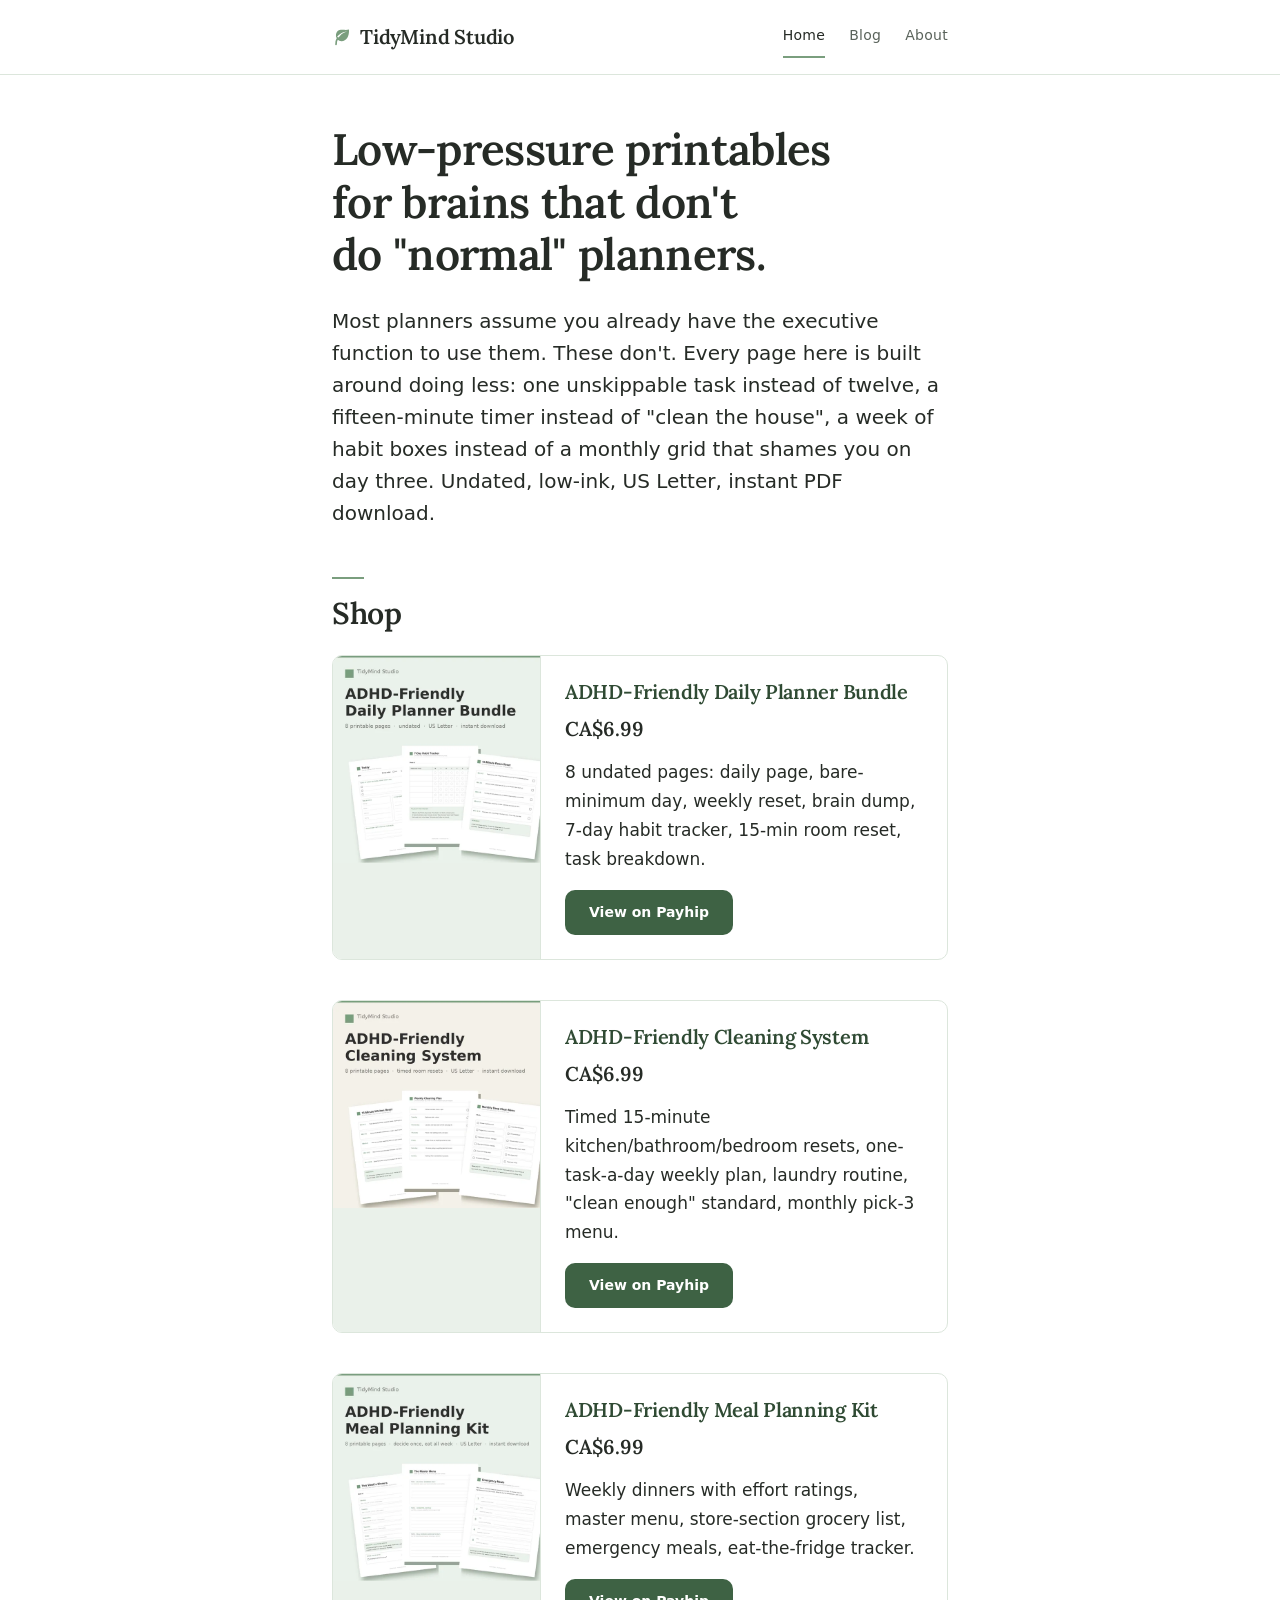
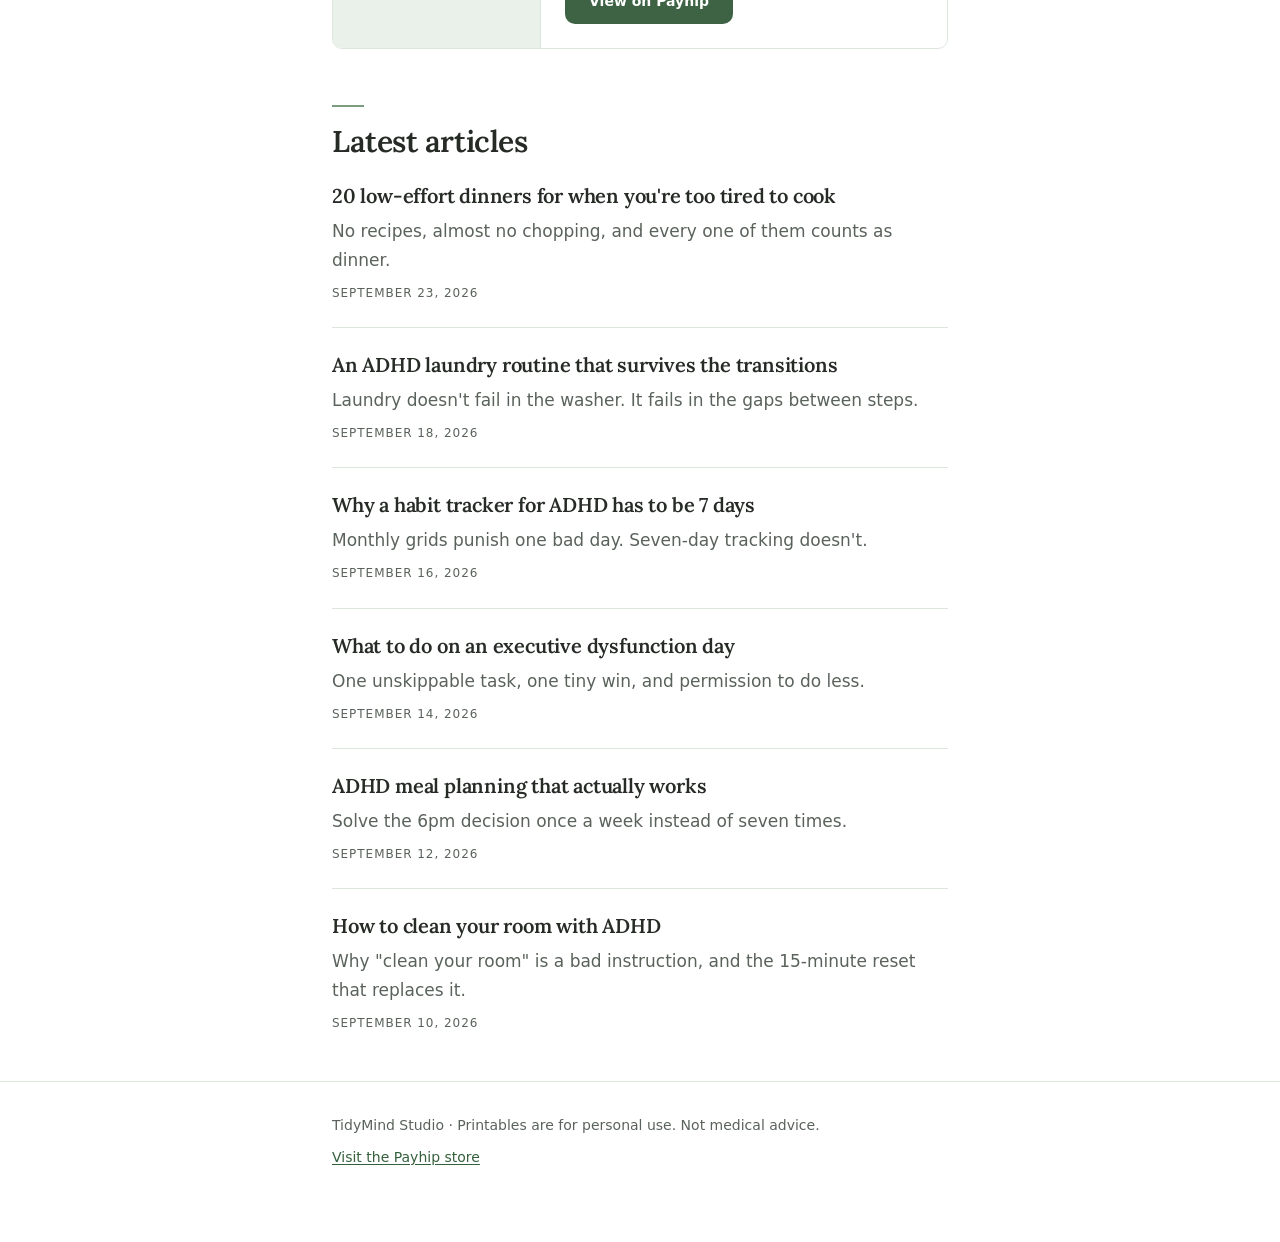
==== commit af1445dc: "Add article: 20 low-effort dinners for when you're too tired to cook" ====
--- a/index.html
+++ b/index.html
@@ -69,6 +69,11 @@
   <h2 id="articles">Latest articles</h2>
   <ul class="posts">
     <li>
+      <a href="/blog/low-effort-dinners-too-tired-to-cook/">20 low-effort dinners for when you're too tired to cook</a>
+      <p>No recipes, almost no chopping, and every one of them counts as dinner.</p>
+      <time datetime="2026-09-23">September 23, 2026</time>
+    </li>
+    <li>
       <a href="/blog/adhd-laundry-routine/">An ADHD laundry routine that survives the transitions</a>
       <p>Laundry doesn't fail in the washer. It fails in the gaps between steps.</p>
       <time datetime="2026-09-18">September 18, 2026</time>
